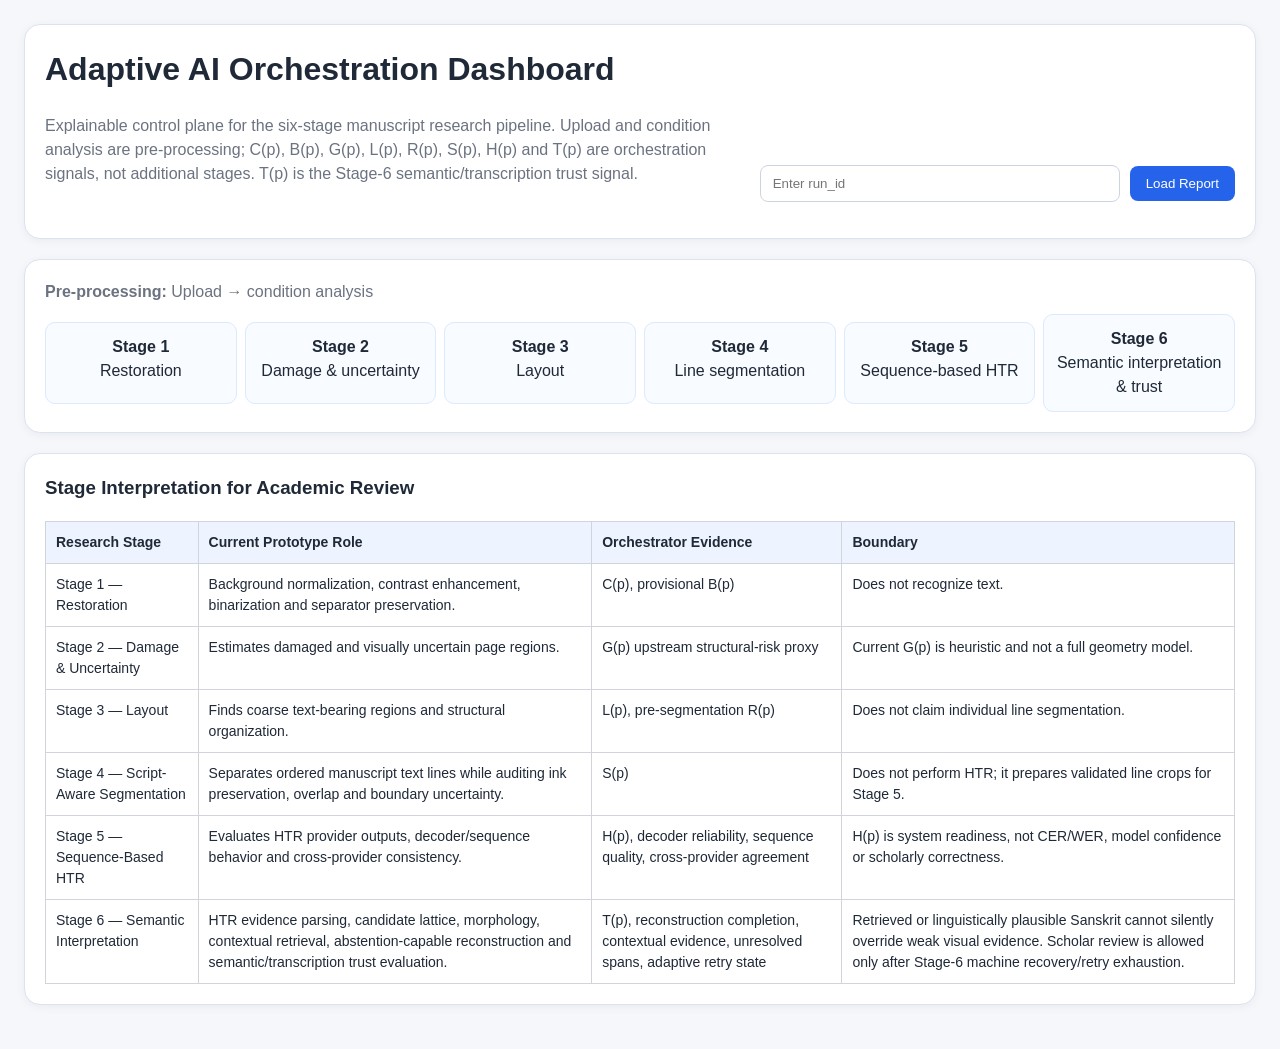
==== frontend/orchestration.html @ 91262242 "Initial commit: adaptive AI manuscript intelligence six-stage pipeline" ====
<!DOCTYPE html>
<html lang="en">
<head>
  <meta charset="UTF-8" />
  <title>Adaptive Orchestration Dashboard</title>
  <meta name="viewport" content="width=device-width, initial-scale=1.0" />
  <style>
    :root {
      --bg:#f5f7fb; --card:#fff; --border:#dbe3f0; --text:#1f2937;
      --muted:#6b7280; --blue:#2563eb; --green:#16a34a;
      --amber:#d97706; --red:#dc2626; --shadow:0 2px 10px rgba(0,0,0,.05);
    }
    * { box-sizing:border-box; }
    body { margin:0; padding:24px; background:var(--bg); color:var(--text); font-family:Arial,sans-serif; line-height:1.5; }
    .page { max-width:1500px; margin:0 auto; }
    .card { background:var(--card); border:1px solid var(--border); border-radius:16px; padding:20px; margin-bottom:20px; box-shadow:var(--shadow); }
    h1,h2,h3,h4 { margin-top:0; }
    .muted { color:var(--muted); }
    .topbar { display:grid; grid-template-columns:1fr auto; gap:16px; align-items:end; }
    .input-row { display:flex; gap:10px; align-items:center; flex-wrap:wrap; }
    input { min-width:360px; padding:10px 12px; border:1px solid #cbd5e1; border-radius:8px; }
    button { padding:10px 16px; border:none; border-radius:8px; background:var(--blue); color:#fff; cursor:pointer; }
    .summary-grid { display:grid; grid-template-columns:repeat(6,1fr); gap:12px; }
    .summary-box { border:1px solid #e5e7eb; border-radius:12px; padding:14px; background:#fafcff; }
    .label { color:var(--muted); font-size:12px; text-transform:uppercase; letter-spacing:.04em; }
    .value { font-weight:800; font-size:21px; margin-top:5px; }
    .layers { display:grid; grid-template-columns:repeat(6,1fr); gap:16px; }
    .layer { border:1px solid #dbeafe; border-radius:15px; padding:16px; background:#fff; }
    .layer-head { display:flex; justify-content:space-between; gap:10px; align-items:flex-start; }
    .badge { display:inline-block; padding:4px 10px; color:#fff; border-radius:999px; font-size:12px; font-weight:700; }
    .ok-bg { background:var(--green); } .warning-bg { background:var(--amber); } .poor-bg { background:var(--red); } .review-bg { background:#7c3aed; } .na-bg { background:#94a3b8; }
    .ok { color:var(--green); } .warning { color:var(--amber); } .poor { color:var(--red); } .review_required { color:#7c3aed; }
    .metrics { display:grid; gap:8px; margin-top:12px; }
    .metric { border:1px solid #e5e7eb; background:#fafafa; border-radius:10px; padding:10px; display:flex; justify-content:space-between; gap:12px; }
    .signal-strip { display:grid; grid-template-columns:repeat(8,1fr); gap:10px; }
    .signal { border:1px solid #dbeafe; border-radius:12px; padding:12px; text-align:center; background:#f8fbff; }
    .signal strong { display:block; font-size:23px; }
    .notice { padding:13px 15px; border:1px solid #fde68a; background:#fffbeb; color:#92400e; border-radius:10px; margin-top:12px; }
    .success { padding:13px 15px; border:1px solid #bbf7d0; background:#f0fdf4; color:#166534; border-radius:10px; margin-top:12px; }
    .visual-grid { display:grid; grid-template-columns:repeat(2,1fr); gap:14px; }
    .visual { border:1px solid #e5e7eb; border-radius:12px; padding:12px; }
    .visual img { width:100%; border-radius:8px; border:1px solid #ddd; margin-top:8px; }
    .pipeline { display:grid; grid-template-columns:repeat(6,1fr); gap:8px; align-items:center; }
    .pipe-stage { border:1px solid #dbeafe; border-radius:10px; padding:12px; text-align:center; background:#f8fbff; min-height:82px; }
    .pipe-stage.future { border-style:dashed; background:#fff7ed; border-color:#fed7aa; }
    .semantic-grid { display:grid; grid-template-columns:repeat(4,1fr); gap:12px; }
    .semantic-box { border:1px solid #e5e7eb; border-radius:12px; padding:14px; background:#fafafa; }
    .semantic-box strong { display:block; font-size:22px; margin-top:4px; }
    .preprocess { margin-bottom:10px; color:#6b7280; }
    .htr-grid { display:grid; grid-template-columns:repeat(4,1fr); gap:12px; }
    .htr-box { border:1px solid #e5e7eb; border-radius:12px; padding:14px; background:#fafafa; }
    .htr-box strong { display:block; font-size:22px; margin-top:4px; }
    .danger { padding:13px 15px; border:1px solid #fecaca; background:#fef2f2; color:#991b1b; border-radius:10px; margin-top:12px; }
    .info { padding:13px 15px; border:1px solid #bfdbfe; background:#eff6ff; color:#1e3a8a; border-radius:10px; margin-top:12px; }
    .transcription-grid { display:grid; grid-template-columns:1fr 1fr; gap:14px; }
    .transcription-panel { border:1px solid #dbe3f0; border-radius:12px; padding:14px; background:#fff; }
    .devanagari-text { white-space:pre-wrap; line-height:1.9; font-size:18px; font-family:"Noto Sans Devanagari","Kohinoor Devanagari","Mangal",sans-serif; }
    .agreement-low { color:#b91c1c; font-weight:700; }
    .agreement-mid { color:#b45309; font-weight:700; }
    .agreement-high { color:#15803d; font-weight:700; }
    .transcription-table td:nth-child(2),
    .transcription-table td:nth-child(3) {
      font-size:17px;
      line-height:1.7;
      font-family:"Noto Sans Devanagari","Kohinoor Devanagari","Mangal",sans-serif;
    }
    .hidden { display:none; }
    ul { padding-left:20px; }
    table { width:100%; border-collapse:collapse; font-size:14px; }
    th,td { border:1px solid #d1d5db; padding:10px; vertical-align:top; text-align:left; }
    th { background:#eef4ff; }
    @media (max-width:1200px) {
      .topbar,.summary-grid,.layers,.signal-strip,.visual-grid,.pipeline,.htr-grid,.transcription-grid,.semantic-grid { grid-template-columns:1fr; }
      input { min-width:0; width:100%; }
    }
  </style>
</head>
<body>
<div class="page">
  <div class="card">
    <div class="topbar">
      <div>
        <h1>Adaptive AI Orchestration Dashboard</h1>
        <p class="muted">
          Explainable control plane for the six-stage manuscript research pipeline. Upload and condition analysis are pre-processing; C(p), B(p), G(p), L(p), R(p), S(p), H(p) and T(p) are orchestration signals, not additional stages. T(p) is the Stage-6 semantic/transcription trust signal.
        </p>
      </div>
      <div class="input-row">
        <input id="runIdInput" placeholder="Enter run_id">
        <button onclick="loadReport()">Load Report</button>
      </div>
    </div>
    <p id="status" class="muted"></p>
  </div>

  <div class="card">
    <div class="preprocess"><b>Pre-processing:</b> Upload → condition analysis</div>
    <div class="pipeline">
      <div class="pipe-stage"><b>Stage 1</b><br>Restoration</div>
      <div class="pipe-stage"><b>Stage 2</b><br>Damage & uncertainty</div>
      <div class="pipe-stage"><b>Stage 3</b><br>Layout</div>
      <div class="pipe-stage"><b>Stage 4</b><br>Line segmentation</div>
      <div class="pipe-stage"><b>Stage 5</b><br>Sequence-based HTR</div>
      <div class="pipe-stage"><b>Stage 6</b><br>Semantic interpretation & trust</div>
    </div>
  </div>

  <div id="summaryCard" class="card hidden">
    <h3>Current Routing Decision</h3>
    <div class="summary-grid" id="summaryGrid"></div>
    <div id="adaptiveTrace"></div>
  </div>

  <div id="signalsCard" class="card hidden">
    <h3>Orchestration Signals</h3>
    <p class="muted">R(p) summarizes Research Stages 1–3. S(p) is independent Stage-4 segmentation-readiness evidence. H(p) is Stage-5 HTR readiness. T(p) is Stage-6 semantic/transcription trust. Neither H(p) nor T(p) is CER/WER, probability of correctness or scholarly validation.</p>
    <div class="signal-strip" id="signalStrip"></div>
  </div>

  <div id="htrCard" class="card hidden">
    <h3>Stage 5 — HTR Readiness & Provider Evidence</h3>
    <p class="muted">Technical completion and recognition trust are shown separately. Successful inference does not imply correct transcription.</p>
    <div class="htr-grid" id="htrGrid"></div>
    <div id="htrInterpretation"></div>
  </div>

  <div id="semanticCard" class="card hidden">
    <h3>Stage 6 — Semantic Interpretation, Reconstruction & Trust</h3>
    <p class="muted">
      Stage 6A–6F analyze HTR evidence, build candidate/morphology/context evidence,
      perform abstention-capable reconstruction, and compute T(p). Stage 6G then chooses
      translation validation, machine retry, or scholar review only after machine exhaustion.
    </p>
    <div class="semantic-grid" id="semanticGrid"></div>
    <div id="semanticInterpretation"></div>
  </div>

  <div id="transcriptionCard" class="card hidden">
    <h3>Stage 5 — Devanagari HTR Output</h3>
    <p class="muted">
      Both provider outputs are shown because the current HTR readiness is not high enough
      to select either transcription as scholarly truth.
    </p>

    <div class="transcription-grid">
      <div class="transcription-panel">
        <h4>Provider A — Devanagari Hypothesis</h4>
        <div id="providerAText" class="devanagari-text"></div>
      </div>

      <div class="transcription-panel">
        <h4>Provider B — Devanagari Hypothesis</h4>
        <div id="providerBText" class="devanagari-text"></div>
      </div>
    </div>

    <div id="transcriptionNotice"></div>

    <h4 style="margin-top:20px;">Line-by-Line Provider Comparison</h4>
    <div style="overflow-x:auto;">
      <table class="transcription-table">
        <thead>
          <tr>
            <th>Line</th>
            <th>Provider A</th>
            <th>Provider B</th>
            <th>Agreement</th>
          </tr>
        </thead>
        <tbody id="transcriptionTableBody"></tbody>
      </table>
    </div>
  </div>

  <div id="layersCard" class="card hidden">
    <h3>Implemented Research Stages</h3>
    <div class="layers" id="layerGrid"></div>
  </div>

  <div id="visualsCard" class="card hidden">
    <h3>Visual Evidence</h3>
    <div class="visual-grid" id="visualGrid"></div>
  </div>

  <div class="card">
    <h3>Stage Interpretation for Academic Review</h3>
    <table>
      <thead><tr><th>Research Stage</th><th>Current Prototype Role</th><th>Orchestrator Evidence</th><th>Boundary</th></tr></thead>
      <tbody>
        <tr><td>Stage 1 — Restoration</td><td>Background normalization, contrast enhancement, binarization and separator preservation.</td><td>C(p), provisional B(p)</td><td>Does not recognize text.</td></tr>
        <tr><td>Stage 2 — Damage & Uncertainty</td><td>Estimates damaged and visually uncertain page regions.</td><td>G(p) upstream structural-risk proxy</td><td>Current G(p) is heuristic and not a full geometry model.</td></tr>
        <tr><td>Stage 3 — Layout</td><td>Finds coarse text-bearing regions and structural organization.</td><td>L(p), pre-segmentation R(p)</td><td>Does not claim individual line segmentation.</td></tr>
        <tr><td>Stage 4 — Script-Aware Segmentation</td><td>Separates ordered manuscript text lines while auditing ink preservation, overlap and boundary uncertainty.</td><td>S(p)</td><td>Does not perform HTR; it prepares validated line crops for Stage 5.</td></tr>
        <tr><td>Stage 5 — Sequence-Based HTR</td><td>Evaluates HTR provider outputs, decoder/sequence behavior and cross-provider consistency.</td><td>H(p), decoder reliability, sequence quality, cross-provider agreement</td><td>H(p) is system readiness, not CER/WER, model confidence or scholarly correctness.</td></tr>
        <tr><td>Stage 6 — Semantic Interpretation</td><td>HTR evidence parsing, candidate lattice, morphology, contextual retrieval, abstention-capable reconstruction and semantic/transcription trust evaluation.</td><td>T(p), reconstruction completion, contextual evidence, unresolved spans, adaptive retry state</td><td>Retrieved or linguistically plausible Sanskrit cannot silently override weak visual evidence. Scholar review is allowed only after Stage-6 machine recovery/retry exhaustion.</td></tr>
      </tbody>
    </table>
  </div>
</div>

<script>
  const API = window.location.origin;

  const layerNames = {
    layer1: "Stage 1 — Restoration",
    layer2: "Stage 2 — Damage & Uncertainty",
    layer3: "Stage 3 — Layout & Text Regions",
    layer4: "Stage 4 — Script-Aware Segmentation",
    layer5: "Stage 5 — Sequence-Based HTR",
    layer6: "Stage 6 — Semantic Interpretation & Trust"
  };

  const layerPurpose = {
    layer1: "Improves readability while preserving script evidence.",
    layer2: "Locates damaged and low-confidence visual regions.",
    layer3: "Identifies coarse text-bearing regions; not individual lines.",
    layer4: "Separates ordered text lines and validates suitability for HTR.",
    layer5: "Evaluates HTR system readiness from provider, decoder, sequence and agreement evidence.",
    layer6: "Performs evidence-constrained semantic recovery, computes T(p), and applies scholar-last adaptive routing."
  };

  const imageLabels = {
    raw: "Original Manuscript",
    balanced: "Stage 1 — Improved Readability",
    damage_mask: "Stage 2 — Damage Evidence",
    layout_overlay: "Stage 3 — Coarse Layout",
    segmentation_overlay: "Stage 4 — Individual Text Lines",
    segmentation_uncertainty: "Stage 4 — Boundary Uncertainty",
    row_profile_debug: "Stage 4 — Row-Profile Evidence"
  };

  function badge(status) {
    if (status === "ok") return "ok-bg";
    if (status === "warning") return "warning-bg";
    if (status === "poor") return "poor-bg";
    if (status === "review_required") return "review-bg";
    return "na-bg";
  }

  function statusClass(status) {
    if (status === "ok") return "ok";
    if (status === "warning") return "warning";
    if (status === "review_required") return "review_required";
    return "poor";
  }

  function esc(v) {
    return String(v ?? "N/A");
  }

  function renderList(items) {
    return items && items.length ? `<ul>${items.map(x => `<li>${x}</li>`).join("")}</ul>` : "";
  }

  function preferredMetrics(layer, metrics) {
    const keys = {
      layer1: ["contrast_gain", "binary_foreground_ratio", "separator_pixels"],
      layer2: ["damage_ratio", "uncertainty_ratio", "mean_local_contrast"],
      layer3: ["num_regions", "text_coverage_ratio", "mean_band_height"],
      layer4: ["num_lines", "losslessness_score", "line_height_consistency", "mean_boundary_uncertainty", "suspected_merged_regions", "segmentation_confidence"],
      layer5: ["htr_readiness_H", "completion", "script_integrity", "decoder_reliability", "sequence_quality", "cross_provider_agreement", "total_lines", "low_readiness_lines", "low_agreement_lines"],
      layer6: ["semantic_transcription_trust_T", "page_T_mean", "page_T_status", "unresolved_lines", "adaptive_retry_required_lines", "translation_eligible_lines", "reconstructed_lines", "abstained_lines", "normalized_lines"]
    }[layer] || [];
    return keys.filter(k => Object.prototype.hasOwnProperty.call(metrics || {}, k));
  }

  async function loadReport() {
    const runId = document.getElementById("runIdInput").value.trim();
    if (!runId) { alert("Please enter a run_id"); return; }
    document.getElementById("status").innerText = "Loading orchestration report...";

    try {
      const res = await fetch(`${API}/orchestration/${runId}?_=${Date.now()}`, { cache: "no-store" });
      const data = await res.json();
      if (!res.ok || data.error) throw new Error(data.error || `HTTP ${res.status}`);
      document.getElementById("status").innerText = `Loaded report for ${runId}`;
      renderSummary(data);
      renderSignals(data);
      renderHTR(data);
      renderSemantic(data);
      renderTranscription(data);
      renderLayers(data);
      renderVisuals(data);
    } catch (err) {
      console.error(err);
      document.getElementById("status").innerText = "Failed to load report: " + err.message;
    }
  }

  function renderSummary(data) {
    const final = data.final_decision || {};
    const reports = data.layer_reports || {};
    const totalComplaints = Object.values(reports).reduce((n, r) => n + ((r && r.complaints) ? r.complaints.length : 0), 0);

    document.getElementById("summaryGrid").innerHTML = `
      <div class="summary-box"><div class="label">Run ID</div><div class="value" style="font-size:15px">${esc(data.run_id)}</div></div>
      <div class="summary-box"><div class="label">Decision Phase</div><div class="value" style="font-size:17px">${esc(final.phase)}</div></div>
      <div class="summary-box"><div class="label">Overall Status</div><div class="value ${statusClass(final.overall_status)}">${esc(final.overall_status)}</div></div>
      <div class="summary-box"><div class="label">Next Action</div><div class="value" style="font-size:17px">${esc(final.next_action)}</div></div>
      <div class="summary-box"><div class="label">Pipeline Complaints</div><div class="value">${totalComplaints}</div></div>
      <div class="summary-box"><div class="label">Failure Domain</div><div class="value" style="font-size:15px">${esc(final.failure_domain)}</div></div>
    `;

    let trace = "";
    if (final.summary) trace += `<p><b>Summary:</b> ${final.summary}</p>`;
    if (final.validation_trace && final.validation_trace.length) {
      trace += `<div class="success"><b>Adaptive validation:</b>${renderList(final.validation_trace)}</div>`;
    }
    if (final.advisories && final.advisories.length) {
      trace += `<div class="notice"><b>Advisories:</b>${renderList(final.advisories)}</div>`;
    }
    trace += renderList(final.complaints);
    document.getElementById("adaptiveTrace").innerHTML = trace;
    document.getElementById("summaryCard").classList.remove("hidden");
  }

  function renderSignals(data) {
    const final = data.final_decision || {};
    const s = final.signals || {};
    const order = ["C", "B", "G", "L", "R", "S", "H", "T"];
    const names = {
      C:"Enhancement C(p)", B:"Bleed-through B(p)", G:"Structural G(p)",
      L:"Layout L(p)", R:"Readiness R(p)", S:"Segmentation S(p)", H:"HTR Readiness H(p)", T:"Semantic Trust T(p)"
    };

    document.getElementById("signalStrip").innerHTML = order
      .filter(k => Object.prototype.hasOwnProperty.call(s, k))
      .map(k => `<div class="signal"><span class="label">${names[k]}</span><strong>${esc(s[k])}</strong></div>`)
      .join("");
    document.getElementById("signalsCard").classList.remove("hidden");
  }

  function renderHTR(data) {
    const stage5 = data.stage5 || {};
    const final = data.final_decision || {};
    const reports = data.layer_reports || {};
    const layer5 = reports.layer5 || {};
    const evidence = stage5.evidence || final.htr_evidence || layer5.evidence || {};
    const comparison = stage5.provider_comparison || {};

    const H = stage5.H ?? (final.signals || {}).H ?? (layer5.metrics || {}).htr_readiness_H;
    if (H === undefined || H === null) {
      document.getElementById("htrCard").classList.add("hidden");
      return;
    }

    document.getElementById("htrGrid").innerHTML = `
      <div class="htr-box"><span class="label">HTR Readiness H(p)</span><strong>${esc(H)}</strong></div>
      <div class="htr-box"><span class="label">Decoder Reliability</span><strong>${esc(evidence.decoder_reliability)}</strong></div>
      <div class="htr-box"><span class="label">Sequence Quality</span><strong>${esc(evidence.sequence_quality)}</strong></div>
      <div class="htr-box"><span class="label">Cross-Provider Agreement</span><strong>${esc(evidence.cross_provider_agreement)}</strong></div>
      <div class="htr-box"><span class="label">Completion</span><strong>${esc(evidence.completion)}</strong></div>
      <div class="htr-box"><span class="label">Script Integrity</span><strong>${esc(evidence.script_integrity)}</strong></div>
      <div class="htr-box"><span class="label">Low-Readiness Lines</span><strong>${esc(evidence.low_readiness_lines)}</strong></div>
      <div class="htr-box"><span class="label">Low-Agreement Lines</span><strong>${esc(evidence.low_agreement_lines)}</strong></div>
    `;

    const decision = final.htr_decision || layer5.decision || "N/A";
    const nextAction = final.next_action || layer5.next_action || "N/A";
    const meanAgreement = comparison.mean_content_char_similarity;

    let html = `
      <div class="info">
        <b>Interpretation:</b> H(p) is system HTR readiness for downstream processing. It is not transcription accuracy, CER, WER or a scholar-verified confidence score.
      </div>
    `;

    if (meanAgreement !== undefined && meanAgreement !== null) {
      html += `
        <div class="notice">
          <b>Provider comparison:</b> Mean content agreement = ${esc(meanAgreement)}.
          Agreement is consistency evidence only, not accuracy.
        </div>
      `;
    }

    html += `
      <div class="${decision === "scholar_review_required" ? "danger" : "success"}">
        <b>Stage-5 decision:</b> ${esc(decision)}<br>
        <b>Next action:</b> ${esc(nextAction)}<br>
        <b>Ground truth available:</b> ${stage5.ground_truth_available === true ? "Yes" : "No"}<br>
        <b>CER:</b> ${esc(stage5.cer)} | <b>WER:</b> ${esc(stage5.wer)}
      </div>
    `;

    document.getElementById("htrInterpretation").innerHTML = html;
    document.getElementById("htrCard").classList.remove("hidden");
  }

  function renderSemantic(data) {
    const stage6 = data.stage6 || {};
    const reports = data.layer_reports || {};
    const layer6 = reports.layer6 || {};
    const final = data.final_decision || {};
    const metrics = layer6.metrics || {};

    const T =
      stage6.T ??
      (final.signals || {}).T ??
      metrics.semantic_transcription_trust_T;

    if (T === undefined || T === null) {
      document.getElementById("semanticCard").classList.add("hidden");
      return;
    }

    document.getElementById("semanticGrid").innerHTML = `
      <div class="semantic-box"><span class="label">Semantic Trust T(p)</span><strong>${esc(T)}</strong></div>
      <div class="semantic-box"><span class="label">T Status</span><strong style="font-size:15px">${esc(stage6.T_status ?? metrics.page_T_status)}</strong></div>
      <div class="semantic-box"><span class="label">Unresolved Lines</span><strong>${esc(stage6.unresolved_lines ?? metrics.unresolved_lines)}</strong></div>
      <div class="semantic-box"><span class="label">Translation-Eligible Lines</span><strong>${esc(stage6.translation_eligible_lines ?? metrics.translation_eligible_lines)}</strong></div>
      <div class="semantic-box"><span class="label">Reconstructed Lines</span><strong>${esc(stage6.reconstructed_lines ?? metrics.reconstructed_lines)}</strong></div>
      <div class="semantic-box"><span class="label">Abstained Lines</span><strong>${esc(stage6.abstained_lines ?? metrics.abstained_lines)}</strong></div>
      <div class="semantic-box"><span class="label">Failure Domain</span><strong style="font-size:15px">${esc(final.failure_domain ?? layer6.failure_domain)}</strong></div>
      <div class="semantic-box"><span class="label">Machine Retry Exhausted</span><strong>${(final.machine_retry_exhausted ?? layer6.machine_retry_exhausted) ? "Yes" : "No"}</strong></div>
    `;

    const scholar = final.scholar_review_required ?? layer6.scholar_review_required;
    const decision = final.semantic_decision ?? layer6.decision ?? "N/A";
    const next = final.next_action ?? layer6.next_action ?? "N/A";
    const selectedRetry = final.selected_retry_action ?? layer6.selected_retry_action;

    document.getElementById("semanticInterpretation").innerHTML = `
      <div class="info">
        <b>Interpretation:</b> T(p) is an uncalibrated semantic/transcription
        trust/readiness signal. It is not probability, CER, WER or scholarly correctness.
        Stage 6E may explicitly abstain rather than fabricate Sanskrit.
      </div>

      <div class="${scholar ? "danger" : (decision === "proceed_to_translation_validation" ? "success" : "notice")}">
        <b>Stage-6G decision:</b> ${esc(decision)}<br>
        <b>Next action:</b> ${esc(next)}<br>
        <b>Selected machine retry:</b> ${esc(selectedRetry || "None")}<br>
        <b>Scholar review required:</b> ${scholar ? "Yes" : "No"}
      </div>

      ${renderList(layer6.recommendations)}
    `;

    document.getElementById("semanticCard").classList.remove("hidden");
  }

  function agreementClass(value) {
    const n = Number(value);
    if (!Number.isFinite(n)) return "";
    if (n >= 0.75) return "agreement-high";
    if (n >= 0.50) return "agreement-mid";
    return "agreement-low";
  }

  function renderTranscription(data) {
    const stage5 = data.stage5 || {};
    const tx = stage5.transcription || {};

    if (!tx.lines || !tx.lines.length) {
      document.getElementById("transcriptionCard").classList.add("hidden");
      return;
    }

    document.getElementById("providerAText").textContent =
      tx.provider_a_page_devanagari_display || tx.provider_a_page_devanagari || "No Provider-A Devanagari output.";

    document.getElementById("providerBText").textContent =
      tx.provider_b_page_devanagari_display || tx.provider_b_page_devanagari || "No Provider-B Devanagari output.";

    document.getElementById("transcriptionNotice").innerHTML = `
      <div class="notice">
        <b>Trust status:</b> ${esc(tx.status)}<br>
        <b>H(p):</b> ${esc(tx.H)}<br>
        <b>Trusted combined transcription available:</b>
        ${tx.trusted_combined_transcription_available ? "Yes" : "No"}<br>
        ${esc(tx.interpretation)}<br>
        <b>Display note:</b> Vedic/extension and residual combining marks that
        commonly appear as square boxes are hidden only in this readable view.
        Exact provider output remains preserved in the Stage-5 artifacts.
      </div>
    `;

    document.getElementById("transcriptionTableBody").innerHTML =
      tx.lines.map(row => `
        <tr>
          <td>${esc(row.line_id)}</td>
          <td>${esc(row.provider_a_devanagari_display || row.provider_a_devanagari)}</td>
          <td>${esc(row.provider_b_devanagari_display || row.provider_b_devanagari)}</td>
          <td class="${agreementClass(row.content_char_similarity)}">
            ${esc(row.content_char_similarity)}
          </td>
        </tr>
      `).join("");

    document.getElementById("transcriptionCard").classList.remove("hidden");
  }

  function renderLayers(data) {
    const reports = data.layer_reports || {};
    document.getElementById("layerGrid").innerHTML = ["layer1","layer2","layer3","layer4","layer5","layer6"].map(layer => {
      const r = reports[layer] || {};
      const m = r.metrics || {};
      const metricHtml = preferredMetrics(layer, m).map(k => `<div class="metric"><span>${k.replaceAll("_"," ")}</span><b>${esc(m[k])}</b></div>`).join("");
      return `
        <div class="layer">
          <div class="layer-head">
            <div><h4>${layerNames[layer]}</h4><p class="muted">${layerPurpose[layer]}</p></div>
            <span class="badge ${badge(r.status)}">${esc(r.status || "not run")}</span>
          </div>
          <div class="metrics">${metricHtml || '<span class="muted">No metrics yet.</span>'}</div>
          ${renderList(r.complaints)}
          ${r.next_action ? `<p><b>Layer action:</b> ${r.next_action}</p>` : ""}
        </div>`;
    }).join("");
    document.getElementById("layersCard").classList.remove("hidden");
  }

  function renderVisuals(data) {
    const images = data.images || {};
    const html = Object.entries(images).map(([key, src]) => `
      <div class="visual">
        <h4>${imageLabels[key] || key}</h4>
        <img src="${src}" alt="${key}">
      </div>`).join("");
    document.getElementById("visualGrid").innerHTML = html || '<p class="muted">No visual artifacts available.</p>';
    document.getElementById("visualsCard").classList.remove("hidden");
  }
</script>
</body>
</html>
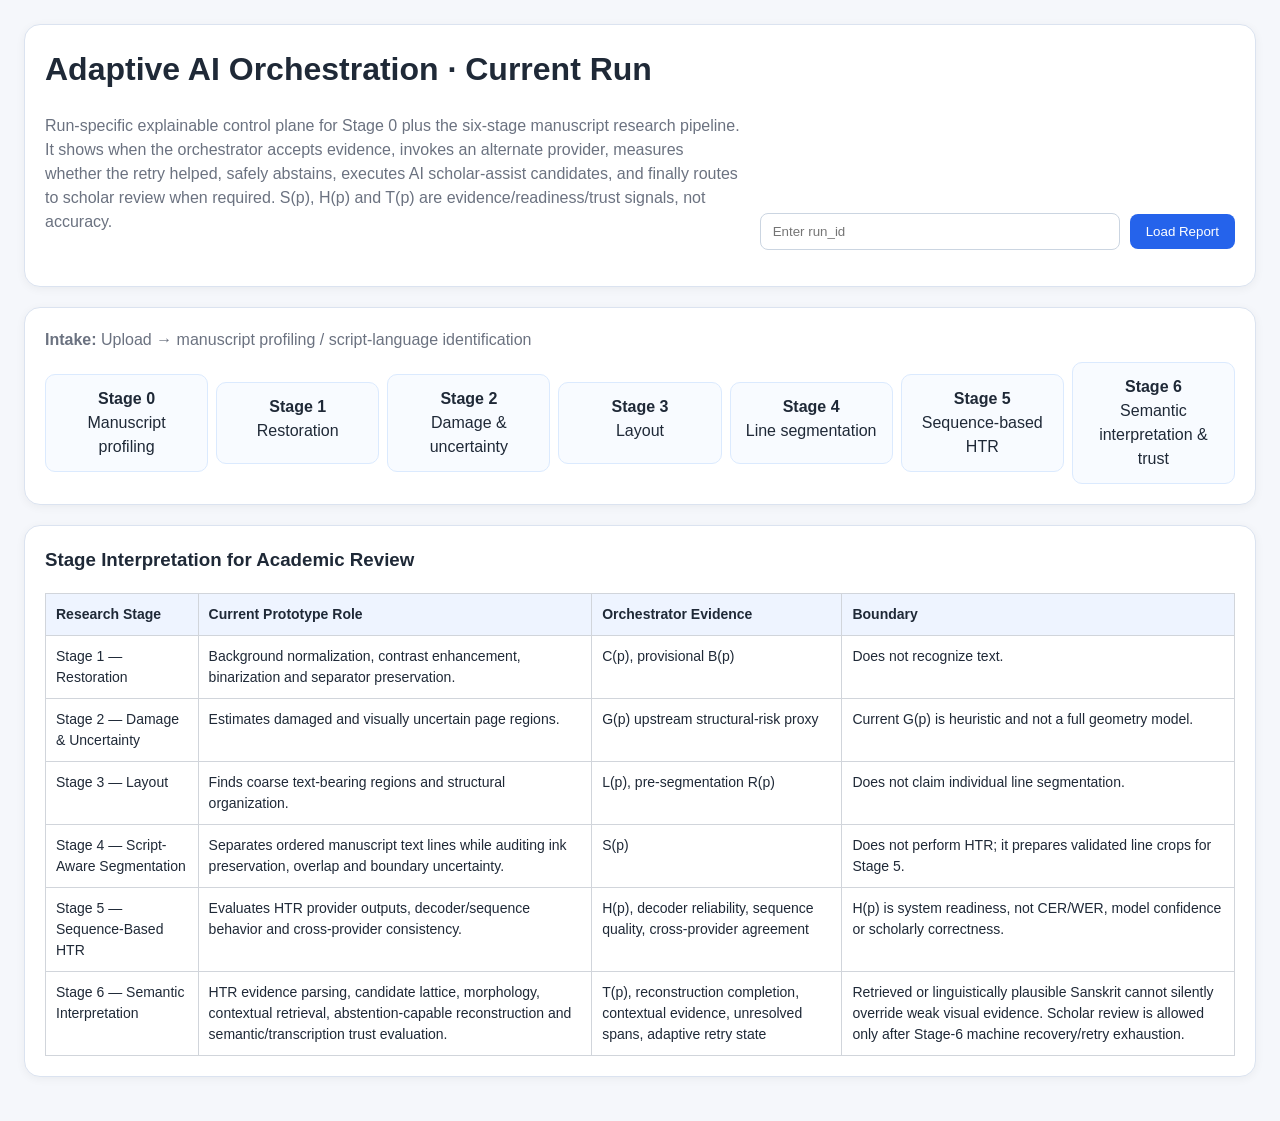
==== commit 41a87d0c: "Refresh professor UI for current Stage 6 orchestration" ====
--- a/frontend/orchestration.html
+++ b/frontend/orchestration.html
@@ -40,7 +40,7 @@
     .visual-grid { display:grid; grid-template-columns:repeat(2,1fr); gap:14px; }
     .visual { border:1px solid #e5e7eb; border-radius:12px; padding:12px; }
     .visual img { width:100%; border-radius:8px; border:1px solid #ddd; margin-top:8px; }
-    .pipeline { display:grid; grid-template-columns:repeat(6,1fr); gap:8px; align-items:center; }
+    .pipeline { display:grid; grid-template-columns:repeat(7,1fr); gap:8px; align-items:center; }
     .pipe-stage { border:1px solid #dbeafe; border-radius:10px; padding:12px; text-align:center; background:#f8fbff; min-height:82px; }
     .pipe-stage.future { border-style:dashed; background:#fff7ed; border-color:#fed7aa; }
     .semantic-grid { display:grid; grid-template-columns:repeat(4,1fr); gap:12px; }
@@ -80,9 +80,13 @@
   <div class="card">
     <div class="topbar">
       <div>
-        <h1>Adaptive AI Orchestration Dashboard</h1>
+        <h1>Adaptive AI Orchestration · Current Run</h1>
         <p class="muted">
-          Explainable control plane for the six-stage manuscript research pipeline. Upload and condition analysis are pre-processing; C(p), B(p), G(p), L(p), R(p), S(p), H(p) and T(p) are orchestration signals, not additional stages. T(p) is the Stage-6 semantic/transcription trust signal.
+          Run-specific explainable control plane for Stage 0 plus the six-stage manuscript
+          research pipeline. It shows when the orchestrator accepts evidence, invokes an
+          alternate provider, measures whether the retry helped, safely abstains, executes
+          AI scholar-assist candidates, and finally routes to scholar review when required.
+          S(p), H(p) and T(p) are evidence/readiness/trust signals, not accuracy.
         </p>
       </div>
       <div class="input-row">
@@ -94,8 +98,9 @@
   </div>
 
   <div class="card">
-    <div class="preprocess"><b>Pre-processing:</b> Upload → condition analysis</div>
+    <div class="preprocess"><b>Intake:</b> Upload → manuscript profiling / script-language identification</div>
     <div class="pipeline">
+      <div class="pipe-stage"><b>Stage 0</b><br>Manuscript profiling</div>
       <div class="pipe-stage"><b>Stage 1</b><br>Restoration</div>
       <div class="pipe-stage"><b>Stage 2</b><br>Damage & uncertainty</div>
       <div class="pipe-stage"><b>Stage 3</b><br>Layout</div>
@@ -270,14 +275,21 @@
     document.getElementById("status").innerText = "Loading orchestration report...";
 
     try {
-      const res = await fetch(`${API}/orchestration/${runId}?_=${Date.now()}`, { cache: "no-store" });
-      const data = await res.json();
-      if (!res.ok || data.error) throw new Error(data.error || `HTTP ${res.status}`);
-      document.getElementById("status").innerText = `Loaded report for ${runId}`;
+      const [reportRes, uiStateRes] = await Promise.all([
+        fetch(`${API}/orchestration/${runId}?_=${Date.now()}`, { cache: "no-store" }),
+        fetch(`${API}/pipeline/ui-state/${runId}?_=${Date.now()}`, { cache: "no-store" }),
+      ]);
+      const data = await reportRes.json();
+      const uiState = uiStateRes.ok ? await uiStateRes.json() : {};
+      if (!reportRes.ok || data.error) {
+        throw new Error(data.error || `HTTP ${reportRes.status}`);
+      }
+      document.getElementById("status").innerText = `Loaded current run ${runId}`;
       renderSummary(data);
+      renderCurrentAdaptiveTrace(data, uiState);
       renderSignals(data);
       renderHTR(data);
-      renderSemantic(data);
+      renderSemantic(data, uiState);
       renderTranscription(data);
       renderLayers(data);
       renderVisuals(data);
@@ -312,6 +324,74 @@
     trace += renderList(final.complaints);
     document.getElementById("adaptiveTrace").innerHTML = trace;
     document.getElementById("summaryCard").classList.remove("hidden");
+  }
+
+  function renderCurrentAdaptiveTrace(data, uiState) {
+    const host = document.getElementById("adaptiveTrace");
+    const final = data.final_decision || {};
+    const signals = final.signals || {};
+    const stage5 = uiState?.stage5 || {};
+    const adaptive = stage5.adaptive_evidence || {};
+    const stage6 = uiState?.stage6 || {};
+    const semantic = stage6.semantic_assist || {};
+    const validation = semantic.validation || {};
+    const deterministic = stage6.stage6 || {};
+
+    const steps = [];
+
+    if (signals.S !== undefined && signals.S !== null) {
+      steps.push(`Stage 4 segmentation evidence accepted/evaluated · S = ${esc(signals.S)}`);
+    }
+
+    if (stage5.available) {
+      const h = adaptive.H_ab ?? stage5.signals?.H ?? signals.H;
+      steps.push(`Stage 5 canonical Provider A+B readiness · H = ${esc(h)}`);
+    }
+
+    if (adaptive.attempted === true) {
+      steps.push(
+        `Provider C adaptive attempt · ${esc(adaptive.status)} · H(A+C) = ${esc(adaptive.H_ac)} · H(B+C) = ${esc(adaptive.H_bc)} · ΔH = ${esc(adaptive.delta_H)}`
+      );
+    }
+
+    if (stage6.available) {
+      steps.push(
+        `Deterministic Stage 6 trust decision · T = ${esc(stage6.signals?.T ?? signals.T)} · abstained = ${esc(deterministic.abstained_lines)} · unresolved = ${esc(deterministic.unresolved_lines)}`
+      );
+    }
+
+    if (final.machine_retry_exhausted === true) {
+      steps.push("Configured machine retry path exhausted; deterministic trust remains unchanged.");
+    }
+
+    if (semantic.executed === true) {
+      steps.push(
+        `AI semantic assist completed · ${esc(validation.normalized_candidate_lines)} normalized candidates · ${esc(validation.translated_candidate_lines)} translation candidates · page translation ${validation.page_translation_available === true ? "available" : "not available"}`
+      );
+    }
+
+    if (final.scholar_review_required === true) {
+      steps.push(`Final routing · scholar review required · ${esc(final.semantic_decision || final.next_action)}`);
+    }
+
+    const className =
+      final.scholar_review_required === true ? "notice" : "success";
+
+    host.innerHTML = `
+      <div class="${className}">
+        <b>Current adaptive execution trace</b>
+        <ol>
+          ${steps.map(step => `<li>${step}</li>`).join("")}
+        </ol>
+      </div>
+      ${semantic.executed === true ? `
+        <div class="info">
+          <b>Scientific boundary:</b>
+          the semantic-assist result is an AI candidate for scholar assistance.
+          It does not alter S, H or T and is not Ground Truth.
+        </div>
+      ` : ""}
+    `;
   }
 
   function renderSignals(data) {
@@ -387,7 +467,7 @@
     document.getElementById("htrCard").classList.remove("hidden");
   }
 
-  function renderSemantic(data) {
+  function renderSemantic(data, uiState = {}) {
     const stage6 = data.stage6 || {};
     const reports = data.layer_reports || {};
     const layer6 = reports.layer6 || {};
@@ -419,6 +499,9 @@
     const decision = final.semantic_decision ?? layer6.decision ?? "N/A";
     const next = final.next_action ?? layer6.next_action ?? "N/A";
     const selectedRetry = final.selected_retry_action ?? layer6.selected_retry_action;
+    const semanticAssist = uiState?.stage6?.semantic_assist || {};
+    const validation = semanticAssist.validation || {};
+    const scientific = semanticAssist.scientific_status || {};
 
     document.getElementById("semanticInterpretation").innerHTML = `
       <div class="info">
@@ -434,11 +517,31 @@
         <b>Scholar review required:</b> ${scholar ? "Yes" : "No"}
       </div>
 
+      ${semanticAssist.executed === true ? `
+        <div class="success">
+          <b>${esc(scientific.candidate_output_status || "AI CANDIDATE — SCHOLAR VALIDATION PENDING")}</b><br>
+          Semantic assist: ${esc(semanticAssist.status)}<br>
+          Normalized candidates: ${esc(validation.normalized_candidate_lines)} / ${esc(validation.expected_lines)}<br>
+          Translation candidates: ${esc(validation.translated_candidate_lines)} / ${esc(validation.expected_lines)}<br>
+          Page translation: ${validation.page_translation_available === true ? "Available" : "Not available"}<br>
+          Scholar verified: ${scientific.scholar_verified === true ? "Yes" : "No"}<br>
+          Changes S/H/T: ${scientific.changes_S_H_T === true ? "Yes" : "No"}
+        </div>
+      ` : ""}
+
       ${renderList(layer6.recommendations)}
     `;
 
     document.getElementById("semanticCard").classList.remove("hidden");
   }
+
+  // ORCHESTRATION_CURRENT_RUN_QUERY_V1
+  window.addEventListener("DOMContentLoaded", () => {
+    const runId = new URLSearchParams(window.location.search).get("run_id");
+    if (!runId) return;
+    document.getElementById("runIdInput").value = runId;
+    loadReport();
+  });
 
   function agreementClass(value) {
     const n = Number(value);
